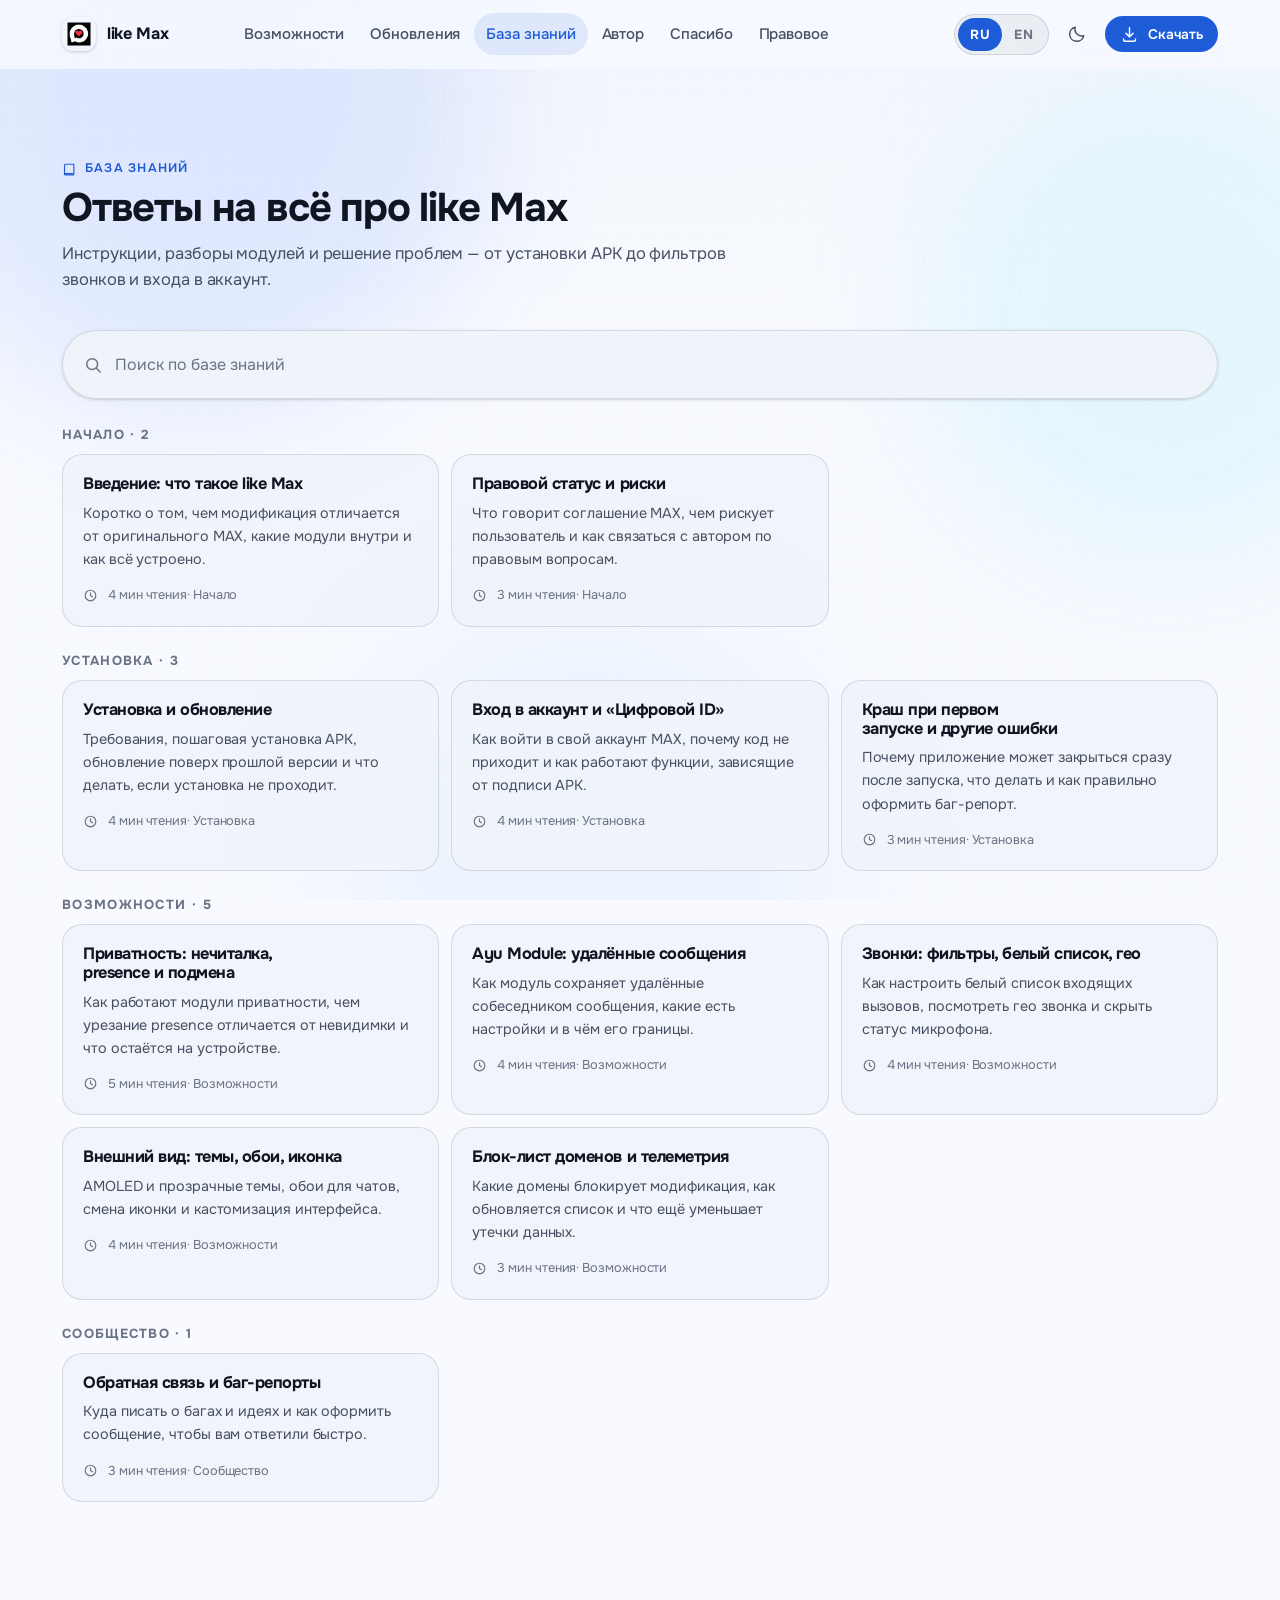
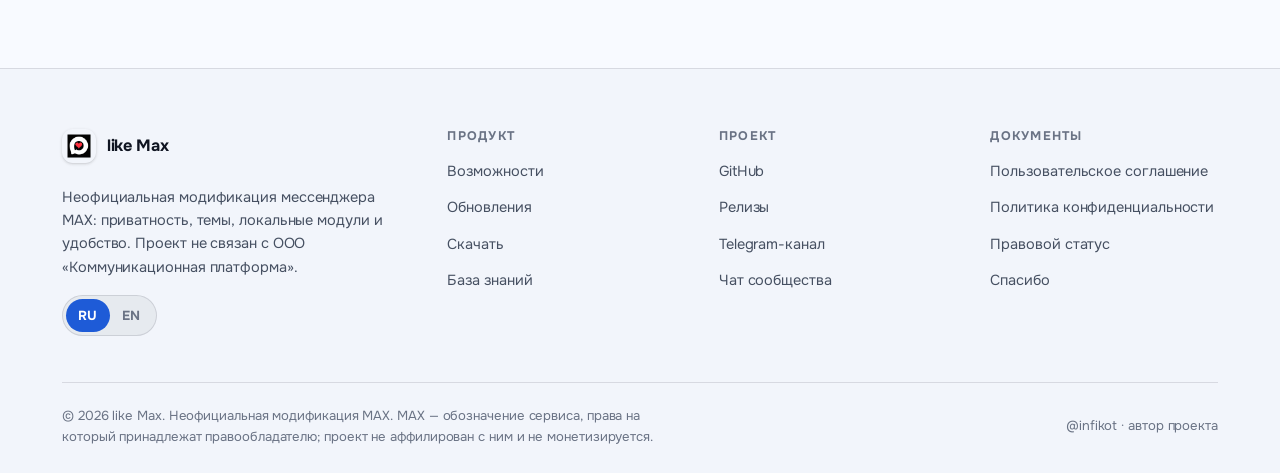
==== kb/index.html @ 4ea5dcba "Редизайн сайта: новая иконка, сине-голубая тема, переписанные документы, страница «Отдельное спасибо" ====
<!DOCTYPE html>
<html lang="ru" data-theme="dark" data-lang="ru" data-base="../" data-page="kb">
<head>
  <meta charset="utf-8">
  <meta name="viewport" content="width=device-width, initial-scale=1">
  <title>База знаний — like Max</title>
  <meta name="description" content="Инструкции по установке like Max, разбор модулей, решение проблем и ответы на частые вопросы о модификации MAX.">
  <meta name="theme-color" content="#0f1115">
  <meta name="color-scheme" content="dark light">
  <meta name="author" content="@infikot">
  <meta property="og:type" content="website">
  <meta property="og:site_name" content="like Max">
  <meta property="og:title" content="База знаний — like Max">
  <meta property="og:description" content="Инструкции по установке like Max, разбор модулей, решение проблем и ответы на частые вопросы о модификации MAX.">
  <meta property="og:image" content="https://infikot.github.io/like-max/assets/img/icon.webp">
  <meta property="og:image:type" content="image/webp">
  <meta property="og:image:width" content="432">
  <meta property="og:image:height" content="432">
  <meta property="og:image:alt" content="like Max">
  <meta property="og:url" content="https://infikot.github.io/like-max/kb/">
  <meta name="twitter:image" content="https://infikot.github.io/like-max/assets/img/icon.webp">
  <meta property="og:locale" content="ru_RU">
  <meta name="twitter:card" content="summary">
  <link rel="canonical" href="https://infikot.github.io/like-max/kb/">
  <link rel="icon" href="../assets/img/icon.webp" type="image/webp">
  <link rel="apple-touch-icon" href="../assets/img/icon.webp">
  <link rel="preconnect" href="https://fonts.googleapis.com">
  <link rel="preconnect" href="https://fonts.gstatic.com" crossorigin>
  <link rel="stylesheet" href="https://fonts.googleapis.com/css2?family=Onest:wght@400;500;600;700;800&display=swap">
  <link rel="stylesheet" href="../assets/css/style.css">
  <script src="../assets/js/boot.js"></script>
</head>
<body>
  <a class="skip" href="#main" data-i18n="a11y.skip">Перейти к содержимому</a>

  <div class="ambient" aria-hidden="true"><span></span><span></span><span></span></div>

  <header class="topbar" id="topbar"></header>

  <main id="main"></main>

  <footer class="footer" id="footer"></footer>

  <button class="to-top" type="button" data-to-top data-i18n-aria="a11y.top" aria-label="Наверх">
    <svg viewBox="0 0 24 24" fill="none" stroke="currentColor" stroke-width="1.9" stroke-linecap="round" stroke-linejoin="round" aria-hidden="true"><path d="M6 14.5l6-6 6 6"/></svg>
  </button>

  <div class="modal" id="downloadModal" role="dialog" aria-modal="true" aria-labelledby="modalTitle">
    <div class="modal__panel">
      <div class="modal__head">
        <span class="notice__icon">
          <svg viewBox="0 0 24 24" fill="none" stroke="currentColor" stroke-width="1.8" stroke-linecap="round" stroke-linejoin="round" aria-hidden="true"><path d="M10.3 3.9L2.6 17.5a2 2 0 001.7 3h15.4a2 2 0 001.7-3L13.7 3.9a2 2 0 00-3.4 0z"/><path d="M12 9.5v4.5M12 17.6v.1"/></svg>
        </span>
        <h2 id="modalTitle" data-i18n="modal.title">Соглашение</h2>
        <button class="icon-btn" type="button" data-modal-close data-i18n-aria="a11y.close" aria-label="Закрыть" style="margin-left:auto">
          <svg viewBox="0 0 24 24" fill="none" stroke="currentColor" stroke-width="1.9" stroke-linecap="round" aria-hidden="true"><path d="M6 6l12 12M18 6L6 18"/></svg>
        </button>
      </div>
      <div class="modal__body" data-modal-body></div>
    </div>
  </div>

  <div class="drawer" id="drawer"></div>

  <div class="toast" id="toast" role="status" aria-live="polite"></div>

  <noscript>
    <div class="wrap" style="padding:24px 0">
      <div class="card notice notice--warn">
        <span class="notice__icon">
          <svg viewBox="0 0 24 24" fill="none" stroke="currentColor" stroke-width="1.8" stroke-linecap="round" aria-hidden="true"><circle cx="12" cy="12" r="8.5"/><path d="M12 11v5.5M12 7.6v.1"/></svg>
        </span>
        <div>
          <h3 data-i18n="a11y.noscriptTitle">Для работы сайта нужен JavaScript</h3>
          <p data-i18n="a11y.noscript">Включите JavaScript, чтобы увидеть возможности, историю версий и скачать модификацию. Релизы всегда доступны напрямую:</p>
          <p><a class="link-pill" href="https://github.com/infikot/like-max/releases">GitHub Releases</a></p>
        </div>
      </div>
    </div>
  </noscript>

  <script src="../assets/js/app.js" defer></script>
</body>
</html>
---- assets/css/style.css ----
/* ==========================================================================
   like Max — design system
   Material-You flavoured token system (dark default / light optional)
   ========================================================================== */

/* ---------- tokens ---------- */
:root {
  color-scheme: dark;

  /* surfaces */
  --bg: #0f1115;
  --bg-elev: #14161b;
  --surface: #191c22;
  --surface-1: #1e2229;
  --surface-2: #242831;
  --surface-3: #2b3039;
  --surface-4: #333944;
  --outline: rgba(160, 180, 210, .12);
  --outline-strong: rgba(160, 190, 230, .22);
  --overlay: rgba(160, 190, 230, .06);
  --overlay-2: rgba(160, 190, 230, .11);

  /* text */
  --text: #f5f8ff;
  --text-2: #c3ccda;
  --text-3: #8d97a8;
  --text-inv: #0b1020;

  /* brand */
  --primary: #5ea8ff;
  --primary-dim: #3f83e6;
  --on-primary: #04102b;
  --primary-c: #12305e;
  --primary-c2: #1b4c93;
  --primary-soft: rgba(64, 140, 255, .16);
  --secondary: #a9bfd9;
  --on-secondary: #0d1a2b;
  --secondary-c: #27384f;
  --tertiary: #24d3ee;
  --on-tertiary: #03222a;
  --tertiary-c: #0d4753;

  /* states */
  --ok: #a6e9b8;
  --ok-c: #1d4a2c;
  --warn: #f7d486;
  --warn-c: #4d3a09;
  --err: #f2b8b5;
  --on-err: #601410;
  --err-c: #8c1d18;

  /* radii */
  --r-xs: 10px;
  --r-sm: 14px;
  --r-md: 20px;
  --r-lg: 28px;
  --r-xl: 36px;
  --r-full: 999px;

  /* elevation */
  --sh-1: 0 1px 2px rgba(0, 0, 0, .32), 0 1px 3px 1px rgba(0, 0, 0, .16);
  --sh-2: 0 2px 6px 2px rgba(0, 0, 0, .18), 0 1px 2px rgba(0, 0, 0, .34);
  --sh-3: 0 8px 28px 4px rgba(0, 0, 0, .28), 0 2px 6px rgba(0, 0, 0, .34);
  --sh-glow: 0 18px 60px -20px rgba(44, 107, 255, .55);

  /* motion */
  --spring: cubic-bezier(.2, 0, 0, 1);
  --emph: cubic-bezier(.05, .7, .1, 1);
  --fast: 140ms;
  --med: 260ms;
  --slow: 520ms;

  /* layout */
  --page: 1220px;
  --gutter: clamp(16px, 4vw, 32px);
  --header-h: 68px;
  --glow-p: rgba(44, 107, 255, .38);
  --glow-t: rgba(36, 211, 238, .22);
  --glow-g: rgba(94, 168, 255, .14);

  --font: "Onest", ui-sans-serif, system-ui, -apple-system, "Segoe UI", Roboto, "Helvetica Neue", Arial, sans-serif;
  --mono: ui-monospace, SFMono-Regular, "SF Mono", Menlo, Consolas, monospace;
}

:root[data-theme="light"] {
  color-scheme: light;
  --bg: #f8faff;
  --bg-elev: #f1f4fb;
  --surface: #f6f8fe;
  --surface-1: #eff3fa;
  --surface-2: #e9eef7;
  --surface-3: #e2e8f2;
  --surface-4: #dae1ee;
  --outline: rgba(16, 21, 34, .12);
  --outline-strong: rgba(16, 21, 34, .22);
  --overlay: rgba(16, 21, 34, .05);
  --overlay-2: rgba(16, 21, 34, .09);

  --text: #101522;
  --text-2: #465062;
  --text-3: #6a7385;
  --text-inv: #f8faff;

  --primary: #1e5bd7;
  --primary-dim: #2c6bff;
  --on-primary: #ffffff;
  --primary-c: #dce8ff;
  --primary-c2: #c3d8ff;
  --primary-soft: rgba(30, 91, 215, .10);
  --secondary: #4c5b74;
  --on-secondary: #ffffff;
  --secondary-c: #e3eaf6;
  --tertiary: #0e7c95;
  --on-tertiary: #ffffff;
  --tertiary-c: #d6f3f9;

  --ok: #1d4a2c;
  --ok-c: #c8ecd1;
  --warn: #6b4d00;
  --warn-c: #fbecc2;
  --err: #8c1d18;
  --on-err: #ffffff;
  --err-c: #ffdad6;

  --sh-1: 0 1px 2px rgba(0, 0, 0, .10), 0 1px 3px 1px rgba(0, 0, 0, .06);
  --sh-2: 0 2px 8px 2px rgba(0, 0, 0, .07), 0 1px 3px rgba(0, 0, 0, .10);
  --sh-3: 0 12px 34px 4px rgba(20, 60, 130, .12), 0 2px 8px rgba(0, 0, 0, .08);
  --sh-glow: 0 18px 60px -22px rgba(44, 107, 255, .40);
  --glow-p: rgba(44, 107, 255, .20);
  --glow-t: rgba(36, 211, 238, .16);
  --glow-g: rgba(120, 180, 255, .14);
}

/* ---------- reset ---------- */
*,
*::before,
*::after { box-sizing: border-box; }

html {
  -webkit-text-size-adjust: 100%;
  scroll-behavior: smooth;
  scroll-padding-top: calc(var(--header-h) + 20px);
}

body {
  margin: 0;
  min-height: 100dvh;
  background: var(--bg);
  color: var(--text);
  font-family: var(--font);
  font-size: clamp(15px, 1.05vw + 12px, 16.5px);
  line-height: 1.6;
  font-weight: 400;
  letter-spacing: -.005em;
  -webkit-font-smoothing: antialiased;
  text-rendering: optimizeLegibility;
  overflow-x: hidden;
}

img, svg, video { display: block; max-width: 100%; }
img { height: auto; }

a { color: inherit; text-decoration: none; }

h1, h2, h3, h4 {
  margin: 0;
  line-height: 1.15;
  letter-spacing: -.03em;
  font-weight: 700;
  text-wrap: balance;
}

p { margin: 0; }
ul, ol { margin: 0; padding: 0; }

button, input, select, textarea {
  font: inherit;
  color: inherit;
}

button {
  background: none;
  border: 0;
  cursor: pointer;
}

:focus-visible {
  outline: 2px solid var(--primary);
  outline-offset: 3px;
  border-radius: 6px;
}

::selection {
  background: var(--primary);
  color: var(--on-primary);
}

@media (prefers-reduced-motion: reduce) {
  html { scroll-behavior: auto; }
  *, *::before, *::after {
    animation-duration: .001ms !important;
    animation-iteration-count: 1 !important;
    transition-duration: .001ms !important;
  }
}

/* ---------- ambient background ---------- */
.ambient {
  position: fixed;
  inset: 0;
  z-index: -1;
  overflow: hidden;
  pointer-events: none;
  background:
    radial-gradient(120% 80% at 50% -20%, color-mix(in srgb, var(--surface-2) 60%, transparent), transparent 70%),
    var(--bg);
}

.ambient span {
  position: absolute;
  display: block;
  border-radius: 50%;
  filter: blur(70px);
  opacity: .55;
  will-change: transform;
}

.ambient span:nth-child(1) {
  width: 46vw; height: 46vw; min-width: 320px; min-height: 320px;
  top: -14vw; left: -8vw;
  background: var(--glow-p);
  animation: drift-a 26s var(--emph) infinite alternate;
}
.ambient span:nth-child(2) {
  width: 38vw; height: 38vw; min-width: 280px; min-height: 280px;
  top: 6vw; right: -10vw;
  background: var(--glow-t);
  animation: drift-b 32s var(--emph) infinite alternate;
}
.ambient span:nth-child(3) {
  width: 40vw; height: 40vw; min-width: 260px; min-height: 260px;
  bottom: -16vw; left: 26vw;
  background: var(--glow-g);
  animation: drift-c 38s var(--emph) infinite alternate;
}

.ambient::after {
  content: "";
  position: absolute; inset: 0;
  background-image: radial-gradient(currentColor 1px, transparent 0);
  background-size: 3px 3px;
  color: var(--text);
  opacity: .025;
}

@keyframes drift-a { to { transform: translate3d(6vw, 4vw, 0) scale(1.12); } }
@keyframes drift-b { to { transform: translate3d(-7vw, 6vw, 0) scale(.9); } }
@keyframes drift-c { to { transform: translate3d(4vw, -5vw, 0) scale(1.08); } }

/* ---------- layout ---------- */
.wrap {
  width: 100%;
  max-width: var(--page);
  margin-inline: auto;
  padding-inline: var(--gutter);
}

.section { padding-block: clamp(44px, 7vw, 92px); }
.section--tight { padding-block: clamp(28px, 4vw, 52px); }

.skip {
  position: absolute;
  left: 16px; top: -80px;
  z-index: 100;
  padding: 12px 18px;
  border-radius: var(--r-full);
  background: var(--primary);
  color: var(--on-primary);
  font-weight: 600;
  transition: top var(--med) var(--spring);
}
.skip:focus { top: 14px; }

/* ---------- typography helpers ---------- */
.eyebrow {
  display: inline-flex;
  align-items: center;
  gap: 8px;
  font-size: .78rem;
  font-weight: 600;
  letter-spacing: .10em;
  text-transform: uppercase;
  color: var(--primary);
}
.eyebrow svg { width: 15px; height: 15px; flex: none; }

.section-head {
  display: flex;
  flex-wrap: wrap;
  align-items: end;
  justify-content: space-between;
  gap: 18px;
  margin-bottom: clamp(22px, 3vw, 36px);
}
.section-head h2 {
  font-size: clamp(1.6rem, 3.4vw, 2.5rem);
}
.section-head p {
  color: var(--text-2);
  max-width: 62ch;
  margin-top: 10px;
}

.muted { color: var(--text-2); }
.dim { color: var(--text-3); }
.small { font-size: .875rem; }
.mono { font-family: var(--mono); letter-spacing: -.01em; }

/* ---------- header ---------- */
.topbar {
  position: sticky;
  top: 0;
  z-index: 60;
  background: color-mix(in srgb, var(--bg) 78%, transparent);
  backdrop-filter: blur(18px) saturate(140%);
  -webkit-backdrop-filter: blur(18px) saturate(140%);
  border-bottom: 1px solid transparent;
  transition: border-color var(--med) var(--spring), background var(--med) var(--spring);
}
.topbar[data-stuck] { border-bottom-color: var(--outline); }

.topbar__inner {
  display: flex;
  align-items: center;
  gap: 14px;
  min-height: var(--header-h);
}

.brand {
  display: inline-flex;
  align-items: center;
  gap: 11px;
  font-weight: 700;
  letter-spacing: -.02em;
  white-space: nowrap;
}
.brand img {
  width: 34px; height: 34px;
  border-radius: 11px;
  box-shadow: var(--sh-1);
}
.brand b { font-size: 1.02rem; font-weight: 700; }
.brand:hover img { transform: rotate(-4deg) scale(1.05); }
.brand img { transition: transform var(--med) var(--spring); }

.nav {
  display: flex;
  align-items: center;
  gap: 2px;
  margin-inline: auto;
}
.nav a {
  position: relative;
  padding: 9px 12px;
  border-radius: var(--r-full);
  color: var(--text-2);
  font-size: .94rem;
  font-weight: 500;
  transition: color var(--fast) var(--spring), background var(--fast) var(--spring);
}
.nav a:hover { color: var(--text); background: var(--overlay); }
.nav a[aria-current="page"] { color: var(--primary); background: var(--primary-soft); }

.topbar__actions {
  display: flex;
  align-items: center;
  gap: 8px;
  margin-left: auto;
}

/* ---------- buttons ---------- */
.btn {
  --btn-h: 44px;
  display: inline-flex;
  align-items: center;
  justify-content: center;
  gap: 9px;
  min-height: var(--btn-h);
  padding: 0 20px;
  border-radius: var(--r-full);
  font-size: .95rem;
  font-weight: 600;
  letter-spacing: -.01em;
  white-space: nowrap;
  cursor: pointer;
  border: 1px solid transparent;
  transition: transform var(--fast) var(--spring), background var(--fast) var(--spring),
              box-shadow var(--fast) var(--spring), border-color var(--fast) var(--spring),
              color var(--fast) var(--spring), opacity var(--fast) var(--spring);
}
.btn svg { width: 19px; height: 19px; flex: none; }
.btn:hover { transform: translateY(-1px); }
.btn:active { transform: translateY(0) scale(.985); }
.btn:disabled { opacity: .5; pointer-events: none; }

.btn--filled {
  background: var(--primary);
  color: var(--on-primary);
  box-shadow: var(--sh-glow);
}
.btn--filled:hover { background: var(--primary-dim); }

.btn--tonal {
  background: var(--primary-soft);
  color: var(--primary);
}
.btn--tonal:hover { background: color-mix(in srgb, var(--primary) 22%, transparent); }

.btn--outline {
  border-color: var(--outline-strong);
  color: var(--text);
  background: color-mix(in srgb, var(--surface) 55%, transparent);
}
.btn--outline:hover { background: var(--overlay-2); border-color: var(--primary); }

.btn--text { color: var(--text-2); padding-inline: 12px; }
.btn--text:hover { color: var(--primary); background: var(--overlay); }

.btn--sm { --btn-h: 36px; padding-inline: 14px; font-size: .87rem; }
.btn--icon { width: 40px; min-height: 40px; padding: 0; border-radius: var(--r-full); }
.btn--icon svg { width: 20px; height: 20px; }
.btn--block { width: 100%; }

.icon-btn {
  display: inline-grid;
  place-items: center;
  width: 40px; height: 40px;
  border-radius: var(--r-full);
  color: var(--text-2);
  transition: background var(--fast) var(--spring), color var(--fast) var(--spring), transform var(--fast) var(--spring);
}
.icon-btn:hover { background: var(--overlay); color: var(--text); }
.icon-btn svg { width: 20px; height: 20px; }

/* ---------- chips ---------- */
.chips { display: flex; flex-wrap: wrap; gap: 8px; }

.chip {
  display: inline-flex;
  align-items: center;
  gap: 7px;
  padding: 7px 14px;
  border-radius: var(--r-full);
  border: 1px solid var(--outline);
  background: color-mix(in srgb, var(--surface-1) 70%, transparent);
  font-size: .855rem;
  font-weight: 500;
  color: var(--text-2);
  white-space: nowrap;
}
.chip b { color: var(--text); font-weight: 600; }
.chip svg { width: 15px; height: 15px; color: var(--primary); }
.chip--accent {
  border-color: transparent;
  background: var(--primary-soft);
  color: var(--primary);
}
.chip--accent b { color: inherit; }

/* ---------- cards ---------- */
.card {
  position: relative;
  border-radius: var(--r-lg);
  border: 1px solid var(--outline);
  background:
    linear-gradient(180deg, color-mix(in srgb, var(--surface-1) 92%, transparent), color-mix(in srgb, var(--surface) 92%, transparent));
  box-shadow: var(--sh-1);
  padding: clamp(20px, 2.6vw, 30px);
}

.card--glow::before {
  content: "";
  position: absolute; inset: -1px;
  border-radius: inherit;
  padding: 1px;
  background: linear-gradient(135deg, color-mix(in srgb, var(--primary) 55%, transparent), transparent 45%, color-mix(in srgb, var(--tertiary) 40%, transparent));
  -webkit-mask: linear-gradient(#000 0 0) content-box, linear-gradient(#000 0 0);
  mask: linear-gradient(#000 0 0) content-box, linear-gradient(#000 0 0);
  -webkit-mask-composite: xor;
  mask-composite: exclude;
  pointer-events: none;
}

/* ---------- hero ---------- */
.hero {
  position: relative;
  padding-block: clamp(38px, 6vw, 76px) clamp(30px, 5vw, 64px);
}

.hero__grid {
  display: grid;
  grid-template-columns: minmax(0, 1.15fr) minmax(0, .85fr);
  gap: clamp(28px, 5vw, 62px);
  align-items: center;
}

.hero h1 {
  font-size: clamp(2.15rem, 6.2vw, 3.9rem);
  font-weight: 800;
  letter-spacing: -.045em;
  margin-block: 18px 0;
}
.hero h1 em {
  font-style: normal;
  background: linear-gradient(96deg, var(--primary), var(--tertiary) 62%, var(--primary-dim));
  -webkit-background-clip: text;
  background-clip: text;
  color: transparent;
}
.hero__lead {
  margin-top: 18px;
  max-width: 56ch;
  color: var(--text-2);
  font-size: clamp(1rem, 1.4vw, 1.1rem);
}
.hero__cta {
  display: flex;
  flex-wrap: wrap;
  gap: 12px;
  margin-top: 28px;
}
.hero__meta { margin-top: 26px; }

.hero__aside {
  position: relative;
  display: grid;
  place-items: center;
  min-height: 300px;
}

.app-card {
  position: relative;
  width: min(330px, 100%);
  border-radius: var(--r-xl);
  border: 1px solid var(--outline);
  background: linear-gradient(165deg, color-mix(in srgb, var(--surface-2) 94%, transparent), color-mix(in srgb, var(--surface) 96%, transparent));
  box-shadow: var(--sh-3), var(--sh-glow);
  padding: 26px;
  text-align: center;
  animation: float 9s var(--emph) infinite alternate;
}
.app-card img {
  width: 92px; height: 92px;
  margin: 0 auto 16px;
  border-radius: 26px;
  box-shadow: var(--sh-2);
}
.app-card h2 { font-size: 1.35rem; }
.app-card .app-card__by { color: var(--text-3); font-size: .9rem; margin-top: 4px; }
.app-card .app-card__ver {
  display: inline-flex; align-items: center; gap: 8px;
  margin-top: 16px;
  padding: 8px 16px;
  border-radius: var(--r-full);
  background: var(--overlay);
  font-weight: 600;
  font-size: .9rem;
}
.app-card .dot {
  width: 8px; height: 8px; border-radius: 50%;
  background: var(--ok);
  box-shadow: 0 0 0 4px color-mix(in srgb, var(--ok) 22%, transparent);
}
.app-card__rows {
  margin-top: 20px;
  display: grid;
  gap: 1px;
  border-radius: var(--r-md);
  overflow: hidden;
  border: 1px solid var(--outline);
}
.app-card__rows div {
  display: flex;
  justify-content: space-between;
  gap: 10px;
  padding: 11px 14px;
  background: var(--overlay);
  font-size: .875rem;
}
.app-card__rows span { color: var(--text-3); }
.app-card__rows b { font-weight: 600; }

@keyframes float {
  to { transform: translateY(-12px); }
}

/* ---------- stats strip ---------- */
.stats {
  display: grid;
  grid-template-columns: repeat(4, minmax(0, 1fr));
  gap: 1px;
  border: 1px solid var(--outline);
  border-radius: var(--r-lg);
  overflow: hidden;
  background: var(--outline);
}
.stats > div {
  padding: 20px clamp(14px, 2vw, 24px);
  background: color-mix(in srgb, var(--surface-1) 92%, transparent);
}
.stats dt {
  font-size: .78rem;
  letter-spacing: .06em;
  text-transform: uppercase;
  color: var(--text-3);
  font-weight: 600;
}
.stats dd {
  margin: 8px 0 0;
  font-size: clamp(1.05rem, 1.8vw, 1.35rem);
  font-weight: 700;
  letter-spacing: -.02em;
}

/* ---------- notices ---------- */
.notice {
  display: flex;
  gap: 16px;
  padding: clamp(18px, 2.4vw, 24px);
  border-radius: var(--r-lg);
  border: 1px solid var(--outline);
  background: color-mix(in srgb, var(--surface-1) 88%, transparent);
}
.notice__icon {
  flex: none;
  display: grid;
  place-items: center;
  width: 42px; height: 42px;
  border-radius: 14px;
  background: var(--overlay-2);
  color: var(--primary);
}
.notice__icon svg { width: 22px; height: 22px; }
.notice h3 { font-size: 1.05rem; }
.notice p { color: var(--text-2); margin-top: 6px; }
.notice--warn { border-color: color-mix(in srgb, var(--warn) 32%, transparent); }
.notice--warn .notice__icon { background: color-mix(in srgb, var(--warn) 16%, transparent); color: var(--warn); }
.notice--info .notice__icon { background: var(--primary-soft); }

.notice__links { display: flex; flex-wrap: wrap; gap: 8px; margin-top: 14px; }

.link-pill {
  display: inline-flex;
  align-items: center;
  gap: 8px;
  padding: 8px 15px;
  border-radius: var(--r-full);
  border: 1px solid var(--outline);
  background: var(--overlay);
  font-size: .875rem;
  font-weight: 500;
  color: var(--text);
  transition: background var(--fast) var(--spring), border-color var(--fast) var(--spring), transform var(--fast) var(--spring);
}
.link-pill:hover { background: var(--overlay-2); border-color: var(--primary); transform: translateY(-1px); }
.link-pill svg { width: 15px; height: 15px; color: var(--primary); }

.badge {
  display: inline-block;
  padding: 3px 9px;
  border-radius: var(--r-full);
  background: var(--err-c);
  color: var(--err);
  font-size: .7rem;
  font-weight: 800;
  letter-spacing: .08em;
  text-transform: uppercase;
  vertical-align: middle;
}
.badge--ok { background: var(--ok-c); color: var(--ok); }
.badge--new { background: var(--primary-soft); color: var(--primary); }

/* ---------- features ---------- */
.feature-grid {
  display: grid;
  grid-template-columns: repeat(auto-fill, minmax(272px, 1fr));
  gap: 16px;
}

.feature {
  position: relative;
  display: flex;
  flex-direction: column;
  gap: 12px;
  padding: 22px;
  border-radius: var(--r-md);
  border: 1px solid var(--outline);
  background: color-mix(in srgb, var(--surface-1) 88%, transparent);
  transition: transform var(--med) var(--spring), border-color var(--med) var(--spring), background var(--med) var(--spring), box-shadow var(--med) var(--spring);
}
.feature:hover {
  transform: translateY(-3px);
  border-color: color-mix(in srgb, var(--primary) 42%, transparent);
  box-shadow: var(--sh-2);
}
.feature__icon {
  display: grid;
  place-items: center;
  width: 44px; height: 44px;
  border-radius: 14px;
  background: var(--primary-soft);
  color: var(--primary);
}
.feature__icon svg { width: 22px; height: 22px; }
.feature h3 { font-size: 1.03rem; }
.feature p { color: var(--text-2); font-size: .915rem; }

.feature__tag {
  margin-top: auto;
  align-self: flex-start;
  font-size: .75rem;
  font-weight: 600;
  color: var(--text-3);
  letter-spacing: .04em;
  text-transform: uppercase;
}

/* ---------- timeline / updates ---------- */
.updates { display: grid; gap: 14px; }

.release {
  border-radius: var(--r-lg);
  border: 1px solid var(--outline);
  background: color-mix(in srgb, var(--surface-1) 88%, transparent);
  overflow: hidden;
  transition: border-color var(--med) var(--spring);
}
.release:hover { border-color: var(--outline-strong); }
.release[open] { border-color: color-mix(in srgb, var(--primary) 38%, transparent); }

.release > summary {
  display: flex;
  align-items: center;
  gap: 14px;
  padding: 18px clamp(18px, 2.4vw, 26px);
  cursor: pointer;
  list-style: none;
}
.release > summary::-webkit-details-marker { display: none; }
.release > summary::after {
  content: "";
  flex: none;
  width: 10px; height: 10px;
  margin-left: auto;
  border-right: 2px solid var(--text-3);
  border-bottom: 2px solid var(--text-3);
  transform: rotate(45deg) translateY(-2px);
  transition: transform var(--med) var(--spring);
}
.release[open] > summary::after { transform: rotate(-135deg) translateY(-2px); border-color: var(--primary); }

.release__ver {
  font-family: var(--mono);
  font-weight: 700;
  font-size: 1.02rem;
  letter-spacing: -.02em;
}
.release__meta {
  display: flex;
  flex-wrap: wrap;
  gap: 6px 14px;
  color: var(--text-3);
  font-size: .84rem;
}
.release__meta span { display: inline-flex; align-items: center; gap: 6px; }
.release__body { padding: 0 clamp(18px, 2.4vw, 26px) 22px; }
.release__body ul { display: grid; gap: 9px; }
.release__body li {
  position: relative;
  padding-left: 24px;
  color: var(--text-2);
  font-size: .93rem;
}
.release__body li::before {
  content: "";
  position: absolute;
  left: 6px; top: .68em;
  width: 6px; height: 6px;
  border-radius: 50%;
  background: var(--primary);
  opacity: .8;
}
.release__kind {
  flex: none;
  padding: 4px 10px;
  border-radius: var(--r-full);
  font-size: .74rem;
  font-weight: 700;
  letter-spacing: .05em;
  text-transform: uppercase;
  background: var(--overlay-2);
  color: var(--text-2);
}
.release__kind--major { background: var(--primary-soft); color: var(--primary); }
.release__kind--hotfix { background: color-mix(in srgb, var(--warn) 18%, transparent); color: var(--warn); }

.clean-list { display: grid; gap: 9px; list-style: none; }
.clean-list li {
  position: relative;
  padding-left: 24px;
  color: var(--text-2);
  font-size: .93rem;
}
.clean-list li::before {
  content: "";
  position: absolute;
  left: 6px; top: .68em;
  width: 6px; height: 6px;
  border-radius: 50%;
  background: var(--primary);
  opacity: .8;
}

/* ---------- knowledge base ---------- */
.kb-search {
  position: relative;
  display: flex;
  align-items: center;
  gap: 12px;
  padding: 6px 8px 6px 20px;
  border-radius: var(--r-full);
  border: 1px solid var(--outline);
  background: color-mix(in srgb, var(--surface-1) 92%, transparent);
  box-shadow: var(--sh-1);
  transition: border-color var(--fast) var(--spring);
}
.kb-search:focus-within { border-color: var(--primary); }
.kb-search svg { width: 20px; height: 20px; color: var(--text-3); flex: none; }
.kb-search input {
  flex: 1;
  min-width: 0;
  border: 0;
  background: none;
  padding: 15px 0;
  font-size: 1rem;
  outline: none;
}
.kb-search input::placeholder { color: var(--text-3); }

.kb-cats { display: grid; gap: 26px; }

.kb-cat h3 {
  font-size: .82rem;
  letter-spacing: .10em;
  text-transform: uppercase;
  color: var(--text-3);
  font-weight: 700;
  margin-bottom: 12px;
}

.kb-list { display: grid; grid-template-columns: repeat(auto-fill, minmax(300px, 1fr)); gap: 12px; }

.kb-card {
  display: flex;
  flex-direction: column;
  gap: 8px;
  padding: 20px;
  border-radius: var(--r-md);
  border: 1px solid var(--outline);
  background: color-mix(in srgb, var(--surface-1) 88%, transparent);
  transition: transform var(--med) var(--spring), border-color var(--med) var(--spring), background var(--med) var(--spring);
}
.kb-card:hover {
  transform: translateY(-3px);
  border-color: color-mix(in srgb, var(--primary) 40%, transparent);
  background: color-mix(in srgb, var(--surface-2) 88%, transparent);
}
.kb-card h4 { font-size: 1.02rem; }
.kb-card p { color: var(--text-2); font-size: .9rem; }
.kb-card__foot {
  display: flex;
  align-items: center;
  gap: 10px;
  margin-top: 6px;
  color: var(--text-3);
  font-size: .8rem;
}
.kb-card__foot svg { width: 15px; height: 15px; }
.kb-card--empty { opacity: .6; pointer-events: none; }

.kb-empty {
  padding: 34px;
  text-align: center;
  color: var(--text-2);
  border-radius: var(--r-lg);
  border: 1px dashed var(--outline-strong);
}

/* ---------- article ---------- */
.doc {
  max-width: 78ch;
  margin-inline: auto;
}
.doc__head { margin-bottom: 28px; }
.doc__head h1 { font-size: clamp(1.8rem, 4vw, 2.7rem); }
.doc__meta {
  display: flex;
  flex-wrap: wrap;
  gap: 8px 16px;
  margin-top: 16px;
  color: var(--text-3);
  font-size: .86rem;
}
.doc__meta span { display: inline-flex; align-items: center; gap: 6px; }
.doc__meta svg { width: 15px; height: 15px; flex: none; }
.doc__meta a { color: inherit; }
.doc__meta a:hover { color: var(--primary); }

.prose { color: var(--text-2); }
.prose > * + * { margin-top: 16px; }
.prose h2 {
  color: var(--text);
  font-size: clamp(1.25rem, 2.4vw, 1.6rem);
  margin-top: 38px;
}
.prose h3 {
  color: var(--text);
  font-size: 1.1rem;
  margin-top: 28px;
}
.prose p { line-height: 1.72; }
.prose ul, .prose ol { display: grid; gap: 9px; padding-left: 4px; }
.prose li { position: relative; padding-left: 22px; }
.prose ul li::before {
  content: "";
  position: absolute;
  left: 5px; top: .7em;
  width: 6px; height: 6px;
  border-radius: 50%;
  background: var(--primary);
  opacity: .85;
}
.prose ol { counter-reset: n; }
.prose ol li { padding-left: 28px; }
.prose ol li::before {
  counter-increment: n;
  content: counter(n) ".";
  position: absolute;
  left: 0; top: 0;
  color: var(--primary);
  font-weight: 700;
  font-size: .9em;
}
.prose a { color: var(--primary); text-decoration: underline; text-underline-offset: 3px; text-decoration-thickness: 1px; }
.prose a:hover { text-decoration-thickness: 2px; }
.prose strong { color: var(--text); font-weight: 600; }
.prose code {
  font-family: var(--mono);
  font-size: .88em;
  padding: 2px 6px;
  border-radius: 7px;
  background: var(--overlay-2);
}
.prose blockquote {
  margin: 0;
  padding: 16px 20px;
  border-left: 3px solid var(--primary);
  border-radius: 0 var(--r-sm) var(--r-sm) 0;
  background: var(--primary-soft);
  color: var(--text);
}
.prose hr { border: 0; border-top: 1px solid var(--outline); margin-block: 32px; }

.callout {
  padding: 18px 20px;
  border-radius: var(--r-md);
  border: 1px solid var(--outline);
  background: color-mix(in srgb, var(--surface-1) 88%, transparent);
}
.callout--warn { border-color: color-mix(in srgb, var(--warn) 34%, transparent); background: color-mix(in srgb, var(--warn) 8%, var(--surface-1)); }
.callout--info { border-color: color-mix(in srgb, var(--primary) 30%, transparent); background: var(--primary-soft); }
.callout__title { display: block; font-weight: 700; color: var(--text); margin-bottom: 6px; }

.doc__foot {
  display: flex;
  flex-wrap: wrap;
  gap: 12px;
  justify-content: space-between;
  align-items: center;
  margin-top: 40px;
  padding-top: 24px;
  border-top: 1px solid var(--outline);
}

.toc {
  padding: 20px 22px;
  border-radius: var(--r-md);
  border: 1px solid var(--outline);
  background: color-mix(in srgb, var(--surface-1) 88%, transparent);
}
.toc h3 { font-size: .8rem; letter-spacing: .09em; text-transform: uppercase; color: var(--text-3); }
.toc ol { margin-top: 12px; display: grid; gap: 8px; list-style: none; counter-reset: t; }
.toc li { counter-increment: t; }
.toc a { display: inline-flex; gap: 10px; color: var(--text-2); font-size: .92rem; }
.toc a::before { content: counter(t) "."; color: var(--primary); font-weight: 700; }
.toc a:hover { color: var(--primary); }

/* ---------- faq ---------- */
.faq { display: grid; gap: 10px; }
.faq details {
  border-radius: var(--r-md);
  border: 1px solid var(--outline);
  background: color-mix(in srgb, var(--surface-1) 88%, transparent);
  overflow: hidden;
}
.faq summary {
  display: flex;
  align-items: center;
  gap: 12px;
  padding: 17px 20px;
  cursor: pointer;
  list-style: none;
  font-weight: 600;
  font-size: .98rem;
}
.faq summary::-webkit-details-marker { display: none; }
.faq summary::after {
  content: "+";
  margin-left: auto;
  color: var(--primary);
  font-size: 1.35rem;
  font-weight: 600;
  line-height: 1;
  transition: transform var(--med) var(--spring);
}
.faq details[open] summary::after { transform: rotate(45deg); }
.faq .faq__body { padding: 0 20px 20px; color: var(--text-2); font-size: .93rem; }
.faq[open] { border-color: var(--outline-strong); }

/* ---------- author / community ---------- */
.author-grid {
  display: grid;
  grid-template-columns: minmax(0, 1fr) minmax(0, 1.25fr);
  gap: 18px;
}

.author-card { text-align: center; }
.author-card img {
  width: 84px; height: 84px;
  margin: 0 auto 14px;
  border-radius: 26px;
  box-shadow: var(--sh-2);
}
.author-card h3 { font-size: 1.2rem; }
.author-card .author-card__role { color: var(--primary); font-size: .88rem; font-weight: 600; margin-top: 4px; }
.author-card p { color: var(--text-2); font-size: .9rem; margin-top: 12px; }

.link-list { display: grid; gap: 10px; }
.link-row {
  display: flex;
  align-items: center;
  gap: 14px;
  padding: 15px 18px;
  border-radius: var(--r-md);
  border: 1px solid var(--outline);
  background: color-mix(in srgb, var(--surface-1) 88%, transparent);
  transition: transform var(--med) var(--spring), border-color var(--med) var(--spring);
}
.link-row:hover { transform: translateX(4px); border-color: color-mix(in srgb, var(--primary) 42%, transparent); }
.link-row__icon {
  flex: none;
  display: grid;
  place-items: center;
  width: 40px; height: 40px;
  border-radius: 13px;
  background: var(--primary-soft);
  color: var(--primary);
}
.link-row__icon svg { width: 20px; height: 20px; }
.link-row b { display: block; font-weight: 600; font-size: .96rem; }
.link-row span { color: var(--text-3); font-size: .83rem; }
.link-row__arrow { margin-left: auto; color: var(--text-3); }
.link-row__arrow svg { width: 18px; height: 18px; }

/* ---------- download ---------- */
.download-card {
  position: relative;
  overflow: hidden;
  border-radius: var(--r-xl);
  border: 1px solid color-mix(in srgb, var(--primary) 30%, transparent);
  background:
    radial-gradient(120% 130% at 100% 0%, var(--primary-soft), transparent 58%),
    linear-gradient(180deg, color-mix(in srgb, var(--surface-2) 94%, transparent), color-mix(in srgb, var(--surface) 96%, transparent));
  box-shadow: var(--sh-3);
  padding: clamp(26px, 4vw, 48px);
}
.download-card__grid {
  display: grid;
  grid-template-columns: minmax(0, 1.2fr) minmax(0, .8fr);
  gap: clamp(24px, 4vw, 48px);
  align-items: center;
}
.download-card h2 { font-size: clamp(1.5rem, 3.2vw, 2.2rem); }
.download-card p { color: var(--text-2); margin-top: 12px; max-width: 52ch; }
.download-card__actions { display: flex; flex-wrap: wrap; gap: 12px; margin-top: 24px; }
.download-card__note { margin-top: 18px; color: var(--text-3); font-size: .84rem; }

.req-list { display: grid; gap: 12px; }
.req-list li {
  display: flex;
  align-items: center;
  gap: 12px;
  padding: 13px 16px;
  border-radius: var(--r-md);
  background: var(--overlay);
  border: 1px solid var(--outline);
  font-size: .9rem;
}
.req-list svg { width: 18px; height: 18px; color: var(--primary); flex: none; }
.req-list b { margin-left: auto; font-weight: 600; }
.req-list { list-style: none; }

/* ---------- footer ---------- */
.footer {
  margin-top: clamp(40px, 6vw, 80px);
  border-top: 1px solid var(--outline);
  background: color-mix(in srgb, var(--bg-elev) 80%, transparent);
  padding-block: clamp(36px, 5vw, 60px) 26px;
}
.footer__grid {
  display: grid;
  grid-template-columns: minmax(0, 1.5fr) repeat(3, minmax(0, 1fr));
  gap: clamp(24px, 4vw, 44px);
}
.footer__brand p { color: var(--text-2); font-size: .91rem; margin-top: 14px; max-width: 40ch; }
.footer h4 {
  font-size: .78rem;
  letter-spacing: .10em;
  text-transform: uppercase;
  color: var(--text-3);
  font-weight: 700;
  margin-bottom: 14px;
}
.footer ul { list-style: none; display: grid; gap: 10px; }
.footer ul a { color: var(--text-2); font-size: .91rem; transition: color var(--fast) var(--spring); }
.footer ul a:hover { color: var(--primary); }
.footer__bottom {
  margin-top: clamp(30px, 4vw, 46px);
  padding-top: 22px;
  border-top: 1px solid var(--outline);
  display: flex;
  flex-wrap: wrap;
  gap: 12px 22px;
  justify-content: space-between;
  align-items: center;
  color: var(--text-3);
  font-size: .82rem;
}
.footer__bottom p { max-width: 70ch; }

/* ---------- modal ---------- */
.modal {
  position: fixed;
  inset: 0;
  z-index: 90;
  display: none;
  place-items: center;
  padding: 18px;
  background: color-mix(in srgb, #000 62%, transparent);
  backdrop-filter: blur(6px);
  -webkit-backdrop-filter: blur(6px);
}
.modal[data-open] { display: grid; animation: fade-in var(--med) var(--spring); }
.modal__panel {
  width: min(680px, 100%);
  max-height: min(86dvh, 800px);
  display: flex;
  flex-direction: column;
  border-radius: var(--r-lg);
  border: 1px solid var(--outline-strong);
  background: var(--surface);
  box-shadow: var(--sh-3);
  overflow: hidden;
  animation: pop-in var(--med) var(--spring);
}
.modal__head {
  display: flex;
  align-items: center;
  gap: 14px;
  padding: 20px 22px 14px;
}
.modal__head h2 { font-size: 1.2rem; }
.modal__body {
  overflow-y: auto;
  padding: 0 22px 8px;
  color: var(--text-2);
  font-size: .93rem;
}
.modal__body > * + * { margin-top: 14px; }
.modal__body h3 { color: var(--text); font-size: 1rem; }
.modal__body ul { display: grid; gap: 8px; list-style: none; }
.modal__body li { position: relative; padding-left: 20px; }
.modal__body li::before {
  content: "";
  position: absolute; left: 4px; top: .7em;
  width: 6px; height: 6px; border-radius: 50%;
  background: var(--primary); opacity: .85;
}
.modal__body a { color: var(--primary); text-decoration: underline; text-underline-offset: 3px; }
.modal__actions {
  display: flex;
  flex-wrap: wrap;
  gap: 10px;
  justify-content: flex-end;
  padding: 16px 22px 20px;
  border-top: 1px solid var(--outline);
}

@keyframes fade-in { from { opacity: 0; } }
@keyframes pop-in { from { opacity: 0; transform: translateY(14px) scale(.97); } }

/* ---------- back to top / toast ---------- */
.to-top {
  position: fixed;
  right: clamp(14px, 3vw, 26px);
  bottom: clamp(14px, 3vw, 26px);
  z-index: 70;
  display: grid;
  place-items: center;
  width: 46px; height: 46px;
  border-radius: var(--r-full);
  border: 1px solid var(--outline-strong);
  background: color-mix(in srgb, var(--surface-2) 92%, transparent);
  backdrop-filter: blur(10px);
  color: var(--text);
  box-shadow: var(--sh-2);
  opacity: 0;
  visibility: hidden;
  transform: translateY(14px);
  transition: opacity var(--med) var(--spring), transform var(--med) var(--spring), visibility var(--med);
}
.to-top[data-show] { opacity: 1; visibility: visible; transform: none; }
.to-top svg { width: 20px; height: 20px; }

.toast {
  position: fixed;
  left: 50%;
  bottom: 26px;
  z-index: 95;
  translate: -50% 0;
  padding: 13px 22px;
  border-radius: var(--r-full);
  background: var(--surface-3);
  border: 1px solid var(--outline-strong);
  box-shadow: var(--sh-3);
  font-size: .9rem;
  font-weight: 500;
  opacity: 0;
  visibility: hidden;
  transform: translateY(16px);
  transition: opacity var(--med) var(--spring), transform var(--med) var(--spring), visibility var(--med);
}
.toast[data-show] { opacity: 1; visibility: visible; transform: none; }

/* ---------- reveal ---------- */
.reveal { opacity: 0; transform: translateY(18px); }
.reveal.is-in {
  opacity: 1;
  transform: none;
  transition: opacity var(--slow) var(--emph), transform var(--slow) var(--emph);
}
@media (prefers-reduced-motion: reduce) {
  .reveal { opacity: 1; transform: none; }
}

/* ---------- breadcrumbs ---------- */
.crumbs {
  display: flex;
  flex-wrap: wrap;
  align-items: center;
  gap: 8px;
  color: var(--text-3);
  font-size: .84rem;
  margin-bottom: 18px;
}
.crumbs a:hover { color: var(--primary); }
.crumbs svg { width: 14px; height: 14px; opacity: .6; }

/* ---------- responsive ---------- */
@media (max-width: 1080px) {
  .nav { display: none; }
  .hero__grid { grid-template-columns: 1fr; }
  .hero__aside { order: -1; }
  .download-card__grid { grid-template-columns: 1fr; }
  .author-grid { grid-template-columns: 1fr; }
  .footer__grid { grid-template-columns: repeat(2, minmax(0, 1fr)); }
  .footer__brand { grid-column: 1 / -1; }
}

@media (min-width: 1081px) {
  .topbar__actions [data-drawer-open] { display: none; }
}

@media (max-width: 720px) {
  .stats { grid-template-columns: repeat(2, minmax(0, 1fr)); }
  .topbar__actions .btn--download { display: none; }
  .footer__grid { grid-template-columns: 1fr; }
  .section-head { align-items: start; }
  .release > summary { flex-wrap: wrap; }
  .release__meta { width: 100%; }
}

@media (max-width: 420px) {
  .brand b { display: none; }
}

/* ---------- mobile drawer ---------- */
.drawer {
  position: fixed;
  inset: 0;
  z-index: 85;
  display: none;
  padding: 18px;
  background: color-mix(in srgb, #000 60%, transparent);
  backdrop-filter: blur(5px);
  -webkit-backdrop-filter: blur(5px);
}
.drawer[data-open] { display: block; animation: fade-in var(--med) var(--spring); }
.drawer__panel {
  margin: 0 auto;
  width: min(460px, 100%);
  border-radius: var(--r-lg);
  border: 1px solid var(--outline-strong);
  background: var(--surface);
  padding: 14px;
  box-shadow: var(--sh-3);
  animation: pop-in var(--med) var(--spring);
}
.drawer__head { display: flex; align-items: center; justify-content: space-between; padding: 6px 8px 14px; }
.drawer__panel nav { display: grid; gap: 4px; }
.drawer__panel nav a {
  padding: 14px 16px;
  border-radius: var(--r-md);
  font-weight: 600;
  color: var(--text-2);
}
.drawer__panel nav a:hover { background: var(--overlay); color: var(--text); }
.drawer__panel nav a[aria-current="page"] { background: var(--primary-soft); color: var(--primary); }
.drawer__cta { margin-top: 14px; display: grid; gap: 10px; }

/* ---------- utility ---------- */
.stack { display: grid; gap: 16px; }
.stack-lg { display: grid; gap: 28px; }
.row { display: flex; flex-wrap: wrap; align-items: center; gap: 12px; }
.mt-20 { margin-top: 20px; }
.mt-28 { margin-top: 28px; }
.center { text-align: center; }
.hidden { display: none !important; }
.sr-only {
  position: absolute;
  width: 1px; height: 1px;
  padding: 0; margin: -1px;
  overflow: hidden;
  clip-path: inset(50%);
  white-space: nowrap;
  border: 0;
}

.lang-switch {
  display: inline-flex;
  align-items: center;
  padding: 3px;
  border-radius: var(--r-full);
  border: 1px solid var(--outline);
  background: var(--overlay);
}
.lang-switch button {
  padding: 6px 12px;
  border-radius: var(--r-full);
  font-size: .82rem;
  font-weight: 700;
  letter-spacing: .03em;
  color: var(--text-3);
  transition: background var(--fast) var(--spring), color var(--fast) var(--spring);
}
.lang-switch button[aria-pressed="true"] { background: var(--primary); color: var(--on-primary); }
.lang-switch button:hover:not([aria-pressed="true"]) { color: var(--text); }

.footer-lang { margin-top: 16px; }

.legal-meta {
  display: flex;
  flex-wrap: wrap;
  gap: 10px;
  margin-top: 18px;
}

.skeleton {
  border-radius: var(--r-sm);
  background: linear-gradient(90deg, var(--overlay), var(--overlay-2), var(--overlay));
  background-size: 200% 100%;
  animation: shimmer 1.4s linear infinite;
  color: transparent !important;
}
@keyframes shimmer { to { background-position: -200% 0; } }

@media print {
  .topbar, .to-top, .modal, .drawer, .ambient, .footer__bottom { display: none !important; }
  body { background: #fff; color: #000; }
  .card, .prose { box-shadow: none; }
}
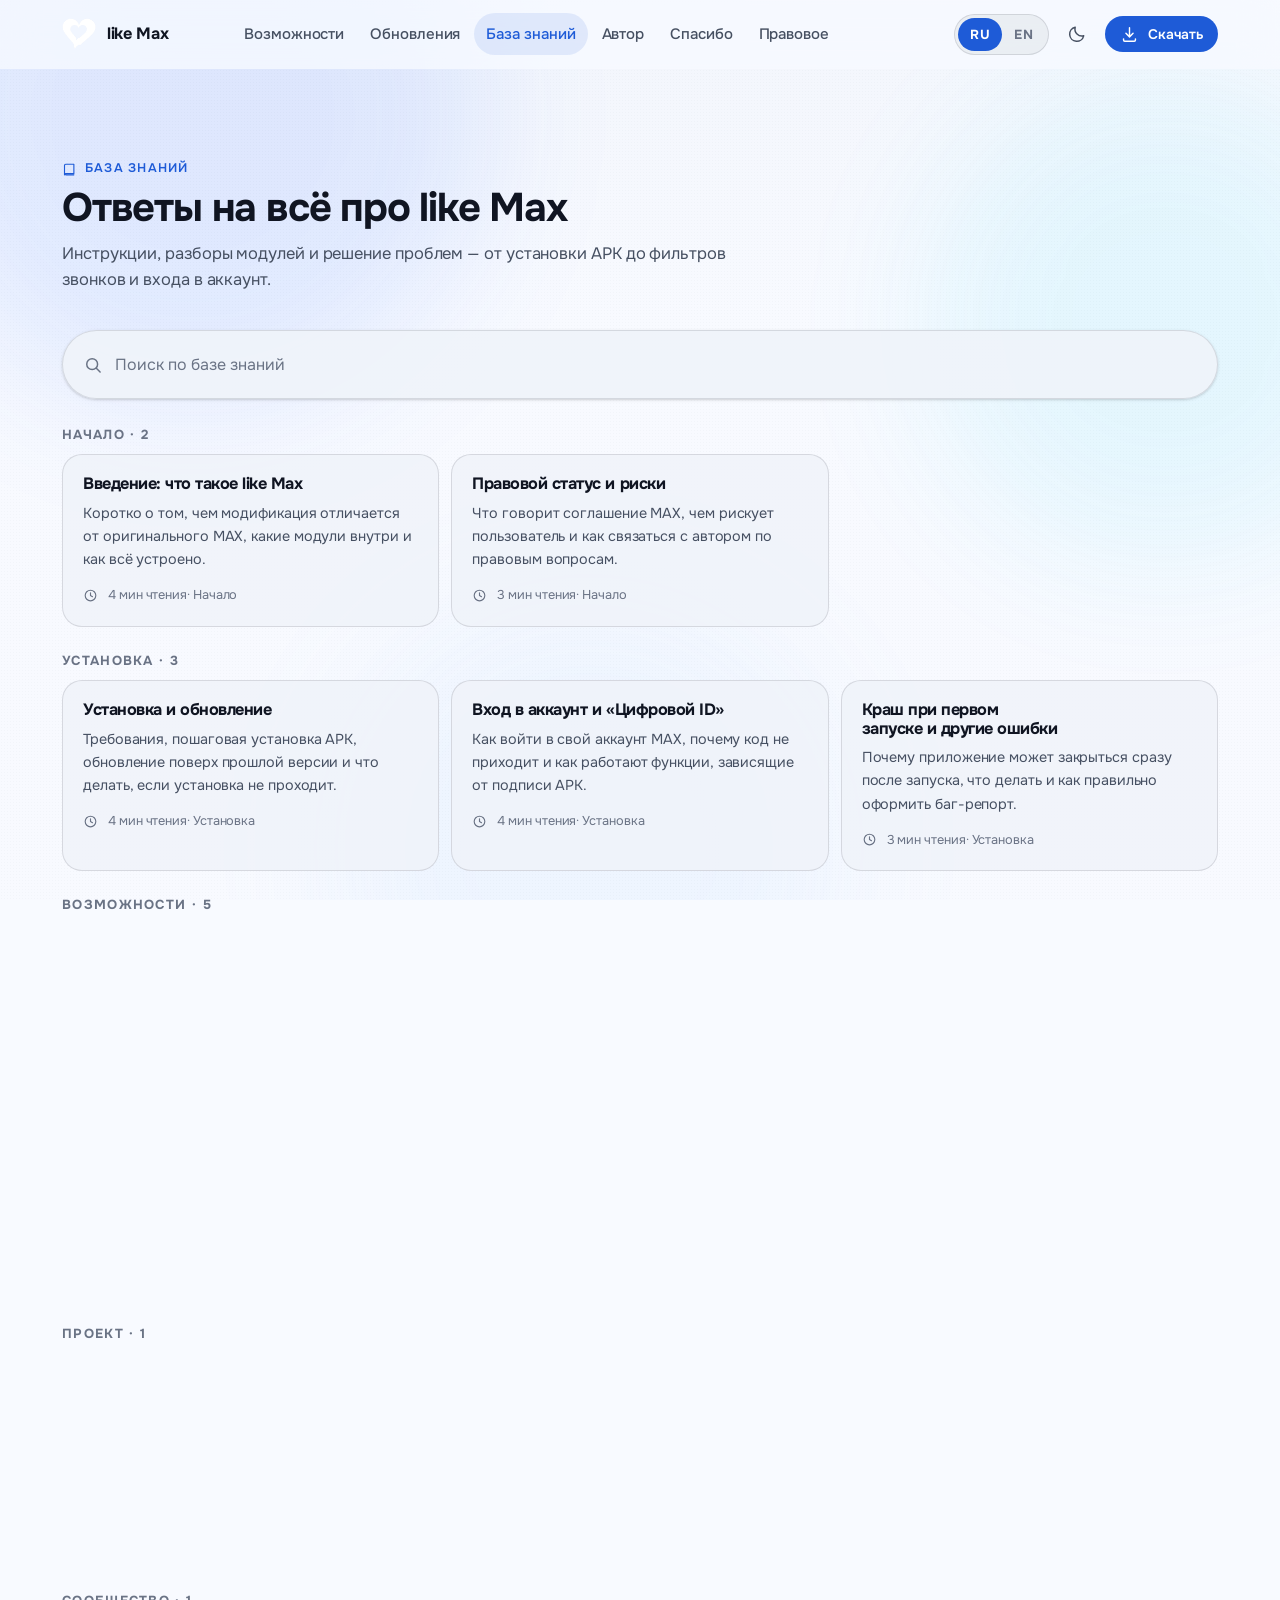
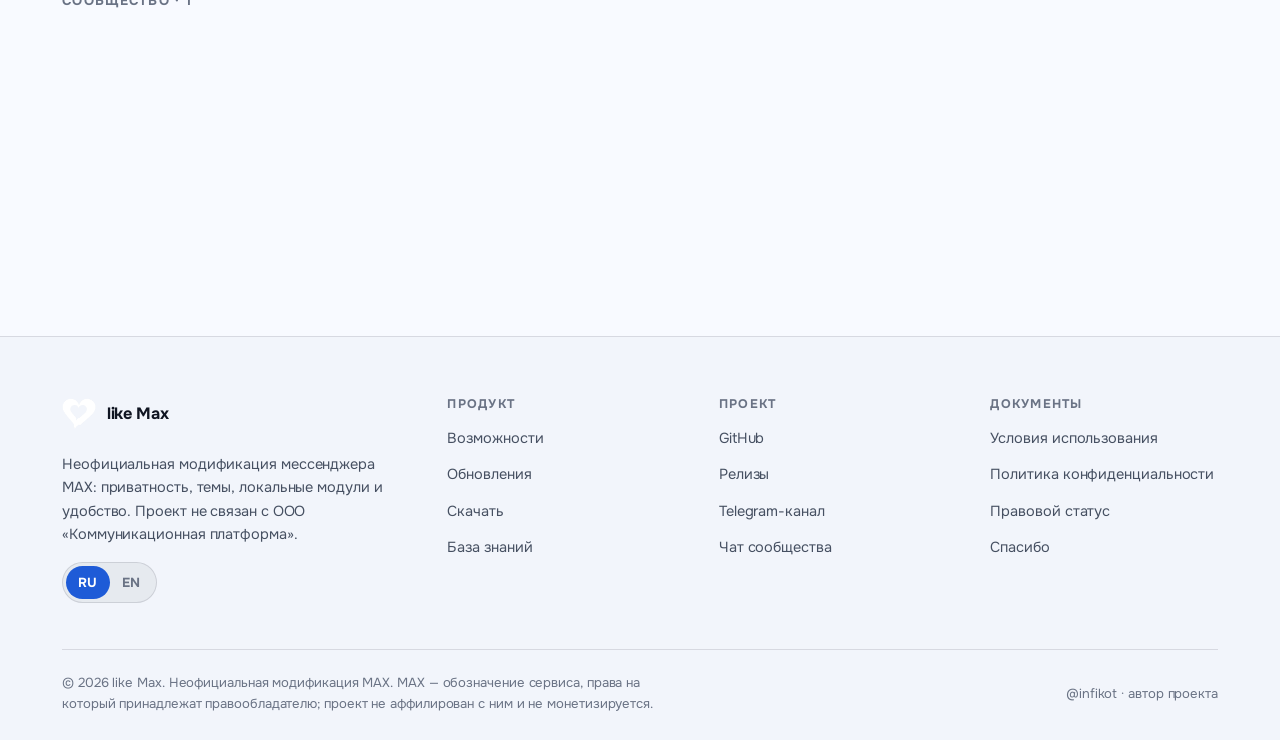
==== commit 202b39b4: "Use a plain white icon with no background. Co-authored-by: Cursor <cursoragent@cursor.com>" ====
--- a/kb/index.html
+++ b/kb/index.html
@@ -12,22 +12,22 @@
   <meta property="og:site_name" content="like Max">
   <meta property="og:title" content="База знаний — like Max">
   <meta property="og:description" content="Инструкции по установке like Max, разбор модулей, решение проблем и ответы на частые вопросы о модификации MAX.">
-  <meta property="og:image" content="https://infikot.github.io/like-max/assets/img/icon.webp">
+  <meta property="og:image" content="https://infikot.github.io/like-max/assets/img/icon.webp?v=2">
   <meta property="og:image:type" content="image/webp">
   <meta property="og:image:width" content="432">
   <meta property="og:image:height" content="432">
   <meta property="og:image:alt" content="like Max">
   <meta property="og:url" content="https://infikot.github.io/like-max/kb/">
-  <meta name="twitter:image" content="https://infikot.github.io/like-max/assets/img/icon.webp">
+  <meta name="twitter:image" content="https://infikot.github.io/like-max/assets/img/icon.webp?v=2">
   <meta property="og:locale" content="ru_RU">
   <meta name="twitter:card" content="summary">
   <link rel="canonical" href="https://infikot.github.io/like-max/kb/">
-  <link rel="icon" href="../assets/img/icon.webp" type="image/webp">
-  <link rel="apple-touch-icon" href="../assets/img/icon.webp">
+  <link rel="icon" href="../assets/img/icon.webp?v=2" type="image/webp">
+  <link rel="apple-touch-icon" href="../assets/img/icon.webp?v=2">
   <link rel="preconnect" href="https://fonts.googleapis.com">
   <link rel="preconnect" href="https://fonts.gstatic.com" crossorigin>
   <link rel="stylesheet" href="https://fonts.googleapis.com/css2?family=Onest:wght@400;500;600;700;800&display=swap">
-  <link rel="stylesheet" href="../assets/css/style.css">
+  <link rel="stylesheet" href="../assets/css/style.css?v=2">
   <script src="../assets/js/boot.js"></script>
 </head>
 <body>
--- a/assets/css/style.css
+++ b/assets/css/style.css
@@ -346,8 +346,6 @@
 }
 .brand img {
   width: 34px; height: 34px;
-  border-radius: 11px;
-  box-shadow: var(--sh-1);
 }
 .brand b { font-size: 1.02rem; font-weight: 700; }
 .brand:hover img { transform: rotate(-4deg) scale(1.05); }
@@ -552,8 +550,6 @@
 .app-card img {
   width: 92px; height: 92px;
   margin: 0 auto 16px;
-  border-radius: 26px;
-  box-shadow: var(--sh-2);
 }
 .app-card h2 { font-size: 1.35rem; }
 .app-card .app-card__by { color: var(--text-3); font-size: .9rem; margin-top: 4px; }
@@ -681,11 +677,18 @@
 .badge--new { background: var(--primary-soft); color: var(--primary); }
 
 /* ---------- features ---------- */
+.subhead {
+  font-size: clamp(1.1rem, 2vw, 1.35rem);
+  font-weight: 700;
+  letter-spacing: -.01em;
+}
+
 .feature-grid {
   display: grid;
   grid-template-columns: repeat(auto-fill, minmax(272px, 1fr));
   gap: 16px;
 }
+.feature-grid--key { grid-template-columns: repeat(auto-fill, minmax(330px, 1fr)); }
 
 .feature {
   position: relative;
@@ -703,9 +706,24 @@
   border-color: color-mix(in srgb, var(--primary) 42%, transparent);
   box-shadow: var(--sh-2);
 }
+
+/* key features: icon on the left, text on the right */
+.feature--key {
+  flex-direction: row;
+  align-items: flex-start;
+  gap: 16px;
+  background:
+    radial-gradient(120% 120% at 0% 0%, var(--primary-soft), transparent 60%),
+    color-mix(in srgb, var(--surface-1) 92%, transparent);
+  border-color: color-mix(in srgb, var(--primary) 18%, var(--outline));
+}
+.feature--key h3 { margin-bottom: 6px; }
+.feature--key p { max-width: 46ch; }
+
 .feature__icon {
   display: grid;
   place-items: center;
+  flex: none;
   width: 44px; height: 44px;
   border-radius: 14px;
   background: var(--primary-soft);
@@ -725,6 +743,34 @@
   text-transform: uppercase;
 }
 
+/* "and much more" list */
+.more-card { padding: clamp(22px, 2.6vw, 30px); }
+.more-card__head {
+  display: flex;
+  align-items: flex-start;
+  gap: 16px;
+}
+.more-card__head h3 { font-size: 1.08rem; margin-bottom: 4px; }
+.more-card__head p { color: var(--text-2); font-size: .9rem; max-width: 62ch; }
+
+.more-list {
+  display: grid;
+  grid-template-columns: repeat(auto-fill, minmax(300px, 1fr));
+  gap: 10px 26px;
+  margin-top: 22px;
+  padding-top: 20px;
+  border-top: 1px solid var(--outline);
+}
+.more-list li {
+  display: flex;
+  align-items: flex-start;
+  gap: 10px;
+  font-size: .9rem;
+  color: var(--text-2);
+  line-height: 1.5;
+}
+.more-list svg { width: 15px; height: 15px; flex: none; margin-top: 3px; color: var(--primary); }
+
 /* ---------- timeline / updates ---------- */
 .updates { display: grid; gap: 14px; }
 
@@ -741,7 +787,8 @@
 .release > summary {
   display: flex;
   align-items: center;
-  gap: 14px;
+  flex-wrap: wrap;
+  gap: 10px 14px;
   padding: 18px clamp(18px, 2.4vw, 26px);
   cursor: pointer;
   list-style: none;
@@ -768,13 +815,20 @@
 .release__meta {
   display: flex;
   flex-wrap: wrap;
-  gap: 6px 14px;
+  align-items: center;
+  gap: 4px 16px;
   color: var(--text-3);
   font-size: .84rem;
 }
-.release__meta span { display: inline-flex; align-items: center; gap: 6px; }
+.release__meta span {
+  display: inline-flex;
+  align-items: center;
+  gap: 7px;
+  white-space: nowrap;
+}
+.release__meta svg { width: 15px; height: 15px; flex: none; opacity: .8; }
 .release__body { padding: 0 clamp(18px, 2.4vw, 26px) 22px; }
-.release__body ul { display: grid; gap: 9px; }
+.release__body ul, .release__body ol { display: grid; gap: 9px; list-style: none; }
 .release__body li {
   position: relative;
   padding-left: 24px;
@@ -908,7 +962,7 @@
   flex-wrap: wrap;
   gap: 8px 16px;
   margin-top: 16px;
-  color: var(--text-3);
+  color: var(--text-2);
   font-size: .86rem;
 }
 .doc__meta span { display: inline-flex; align-items: center; gap: 6px; }
@@ -916,7 +970,7 @@
 .doc__meta a { color: inherit; }
 .doc__meta a:hover { color: var(--primary); }
 
-.prose { color: var(--text-2); }
+.prose { color: var(--text); }
 .prose > * + * { margin-top: 16px; }
 .prose h2 {
   color: var(--text);
@@ -929,16 +983,15 @@
   margin-top: 28px;
 }
 .prose p { line-height: 1.72; }
-.prose ul, .prose ol { display: grid; gap: 9px; padding-left: 4px; }
-.prose li { position: relative; padding-left: 22px; }
+.prose ul, .prose ol { display: grid; gap: 9px; padding-left: 4px; list-style: none; }
+.prose li { position: relative; padding-left: 22px; line-height: 1.72; }
 .prose ul li::before {
   content: "";
   position: absolute;
-  left: 5px; top: .7em;
+  left: 5px; top: calc(.86em - 3px);
   width: 6px; height: 6px;
   border-radius: 50%;
   background: var(--primary);
-  opacity: .85;
 }
 .prose ol { counter-reset: n; }
 .prose ol li { padding-left: 28px; }
@@ -950,6 +1003,7 @@
   color: var(--primary);
   font-weight: 700;
   font-size: .9em;
+  line-height: calc(1.72em / .9);
 }
 .prose a { color: var(--primary); text-decoration: underline; text-underline-offset: 3px; text-decoration-thickness: 1px; }
 .prose a:hover { text-decoration-thickness: 2px; }
@@ -992,6 +1046,120 @@
   border-top: 1px solid var(--outline);
 }
 
+/* ---------- legal documents grid ---------- */
+.doc-grid { display: grid; gap: 14px; }
+.doc-grid__row {
+  display: grid;
+  grid-template-columns: repeat(auto-fit, minmax(280px, 1fr));
+  gap: 14px;
+}
+.doc-card {
+  display: flex;
+  align-items: center;
+  gap: 14px;
+  padding: 18px 20px;
+  border-radius: var(--r-md);
+  border: 1px solid var(--outline);
+  background: color-mix(in srgb, var(--surface-1) 88%, transparent);
+  color: inherit;
+  transition: transform var(--med) var(--spring), border-color var(--med) var(--spring), background var(--med) var(--spring);
+}
+.doc-card:hover {
+  transform: translateY(-2px);
+  border-color: color-mix(in srgb, var(--primary) 42%, transparent);
+  background: color-mix(in srgb, var(--surface-2) 92%, transparent);
+}
+.doc-card__icon {
+  display: grid;
+  place-items: center;
+  flex: none;
+  width: 40px; height: 40px;
+  border-radius: 12px;
+  background: var(--primary-soft);
+  color: var(--primary);
+}
+.doc-card__icon svg { width: 20px; height: 20px; }
+.doc-card__body { display: flex; flex-direction: column; gap: 3px; min-width: 0; }
+.doc-card__body b { font-size: .98rem; font-weight: 600; }
+.doc-card__body span { color: color-mix(in srgb, var(--text) 84%, var(--text-2)); font-size: .87rem; line-height: 1.45; }
+.doc-card__arrow { margin-left: auto; color: var(--primary); }
+.doc-card__arrow svg { width: 16px; height: 16px; }
+
+/* ---------- thanks page ---------- */
+.doc__lead {
+  margin-top: 14px;
+  max-width: 62ch;
+  color: var(--text-2);
+  font-size: 1.02rem;
+}
+
+.thanks-grid {
+  display: grid;
+  grid-template-columns: repeat(auto-fill, minmax(300px, 1fr));
+  gap: 14px;
+}
+
+.thanks-card {
+  display: flex;
+  align-items: center;
+  gap: 16px;
+  padding: 20px;
+  border-radius: var(--r-md);
+  border: 1px solid var(--outline);
+  background: color-mix(in srgb, var(--surface-1) 88%, transparent);
+  color: inherit;
+  transition: transform var(--med) var(--spring), border-color var(--med) var(--spring), background var(--med) var(--spring);
+}
+.thanks-card:hover {
+  transform: translateY(-3px);
+  border-color: color-mix(in srgb, var(--primary) 42%, transparent);
+  background: color-mix(in srgb, var(--surface-2) 92%, transparent);
+}
+.thanks-card__icon {
+  display: grid;
+  place-items: center;
+  flex: none;
+  width: 46px; height: 46px;
+  border-radius: 14px;
+  background: var(--primary-soft);
+  color: var(--primary);
+}
+.thanks-card__icon svg { width: 22px; height: 22px; }
+.thanks-card__body { display: flex; flex-direction: column; gap: 3px; min-width: 0; }
+.thanks-card__body b { font-size: 1.02rem; font-weight: 600; }
+.thanks-card__body > span { color: var(--text-2); font-size: .9rem; }
+.thanks-card__note {
+  font-family: var(--mono);
+  font-size: .78rem !important;
+  color: var(--text-3) !important;
+}
+.thanks-card__arrow { margin-left: auto; color: var(--primary); }
+.thanks-card__arrow svg { width: 17px; height: 17px; }
+
+.thanks-people {
+  display: flex;
+  gap: 18px;
+  align-items: flex-start;
+}
+.thanks-people h3 { font-size: 1.08rem; margin-bottom: 6px; }
+.thanks-people p { color: var(--text-2); font-size: .93rem; max-width: 72ch; }
+
+.cta-strip {
+  display: flex;
+  flex-wrap: wrap;
+  align-items: center;
+  justify-content: space-between;
+  gap: 18px;
+  padding: clamp(22px, 3vw, 30px);
+  border-radius: var(--r-lg);
+  border: 1px solid color-mix(in srgb, var(--primary) 32%, transparent);
+  background:
+    radial-gradient(120% 160% at 100% 0%, var(--primary-soft), transparent 62%),
+    color-mix(in srgb, var(--surface-1) 92%, transparent);
+}
+.cta-strip h3 { font-size: 1.1rem; margin-bottom: 4px; }
+.cta-strip p { color: var(--text-2); font-size: .92rem; max-width: 52ch; }
+
 .toc {
   padding: 20px 22px;
   border-radius: var(--r-md);
@@ -1048,12 +1216,13 @@
 .author-card img {
   width: 84px; height: 84px;
   margin: 0 auto 14px;
-  border-radius: 26px;
-  box-shadow: var(--sh-2);
 }
 .author-card h3 { font-size: 1.2rem; }
 .author-card .author-card__role { color: var(--primary); font-size: .88rem; font-weight: 600; margin-top: 4px; }
-.author-card p { color: var(--text-2); font-size: .9rem; margin-top: 12px; }
+.author-card p { color: var(--text); font-size: .92rem; margin-top: 12px; }
+:root[data-theme="light"] .author-card img,
+:root[data-theme="light"] .app-card img,
+:root[data-theme="light"] .modal__head .notice__icon img { filter: invert(1); }
 
 .link-list { display: grid; gap: 10px; }
 .link-row {
@@ -1166,14 +1335,14 @@
   display: none;
   place-items: center;
   padding: 18px;
-  background: color-mix(in srgb, #000 62%, transparent);
-  backdrop-filter: blur(6px);
-  -webkit-backdrop-filter: blur(6px);
+  background: color-mix(in srgb, #000 64%, transparent);
+  backdrop-filter: blur(8px);
+  -webkit-backdrop-filter: blur(8px);
 }
 .modal[data-open] { display: grid; animation: fade-in var(--med) var(--spring); }
 .modal__panel {
-  width: min(680px, 100%);
-  max-height: min(86dvh, 800px);
+  width: min(640px, 100%);
+  max-height: min(88dvh, 860px);
   display: flex;
   flex-direction: column;
   border-radius: var(--r-lg);
@@ -1187,34 +1356,108 @@
   display: flex;
   align-items: center;
   gap: 14px;
-  padding: 20px 22px 14px;
-}
-.modal__head h2 { font-size: 1.2rem; }
+  padding: 22px 24px 18px;
+}
+.modal__head .notice__icon {
+  display: grid;
+  place-items: center;
+  width: 42px; height: 42px;
+  flex: none;
+  border-radius: 13px;
+  background: var(--primary-soft);
+  color: var(--primary);
+}
+.modal__head .notice__icon svg { width: 21px; height: 21px; }
+.modal__head h2 { font-size: 1.22rem; letter-spacing: -.01em; }
+
 .modal__body {
   overflow-y: auto;
-  padding: 0 22px 8px;
+  padding: 0 24px 0;
   color: var(--text-2);
-  font-size: .93rem;
-}
-.modal__body > * + * { margin-top: 14px; }
-.modal__body h3 { color: var(--text); font-size: 1rem; }
-.modal__body ul { display: grid; gap: 8px; list-style: none; }
-.modal__body li { position: relative; padding-left: 20px; }
-.modal__body li::before {
-  content: "";
-  position: absolute; left: 4px; top: .7em;
-  width: 6px; height: 6px; border-radius: 50%;
-  background: var(--primary); opacity: .85;
-}
-.modal__body a { color: var(--primary); text-decoration: underline; text-underline-offset: 3px; }
+  font-size: .94rem;
+  line-height: 1.6;
+}
+.modal__body > * + * { margin-top: 18px; }
+
+.modal-lead { color: var(--text); font-weight: 500; }
+
+.modal-list {
+  display: grid;
+  gap: 14px;
+  list-style: none;
+  margin: 0;
+  padding: 0;
+}
+.modal-list li {
+  display: flex;
+  gap: 12px;
+  align-items: flex-start;
+  color: var(--text-2);
+}
+.modal-list__mark {
+  display: grid;
+  place-items: center;
+  flex: none;
+  width: 24px; height: 24px;
+  margin-top: 1px;
+  border-radius: 50%;
+  background: var(--primary-soft);
+  color: var(--primary);
+}
+.modal-list__mark svg { width: 13px; height: 13px; stroke-width: 2.4; }
+
+.modal-docs {
+  display: grid;
+  gap: 8px;
+  padding-top: 18px;
+  border-top: 1px solid var(--outline);
+}
+.modal-docs__title {
+  font-size: .78rem;
+  font-weight: 600;
+  letter-spacing: .08em;
+  text-transform: uppercase;
+  color: var(--text-3);
+}
+.modal-doc {
+  display: flex;
+  align-items: center;
+  gap: 12px;
+  padding: 12px 14px;
+  border-radius: var(--r-sm);
+  border: 1px solid var(--outline);
+  background: color-mix(in srgb, var(--surface-1) 80%, transparent);
+  color: var(--text);
+  font-weight: 500;
+  font-size: .92rem;
+  text-decoration: none;
+  transition: border-color var(--fast) var(--spring), background var(--fast) var(--spring);
+}
+.modal-doc:hover {
+  border-color: color-mix(in srgb, var(--primary) 46%, transparent);
+  background: var(--primary-soft);
+}
+.modal-doc svg:first-child { width: 18px; height: 18px; flex: none; color: var(--primary); }
+.modal-doc svg:last-child { width: 16px; height: 16px; flex: none; margin-left: auto; color: var(--primary); }
+.modal-doc span { min-width: 0; }
+
+.modal__body a { color: var(--primary); }
+
 .modal__actions {
+  position: sticky;
+  bottom: 0;
   display: flex;
   flex-wrap: wrap;
+  align-items: center;
+  justify-content: flex-end;
   gap: 10px;
-  justify-content: flex-end;
-  padding: 16px 22px 20px;
+  margin: 22px -24px 0;
+  padding: 16px 24px 20px;
   border-top: 1px solid var(--outline);
-}
+  background: color-mix(in srgb, var(--surface) 96%, transparent);
+  backdrop-filter: blur(8px);
+}
+.modal__actions .btn--filled { min-width: 190px; justify-content: center; }
 
 @keyframes fade-in { from { opacity: 0; } }
 @keyframes pop-in { from { opacity: 0; transform: translateY(14px) scale(.97); } }
@@ -1279,12 +1522,12 @@
   flex-wrap: wrap;
   align-items: center;
   gap: 8px;
-  color: var(--text-3);
+  color: var(--text-2);
   font-size: .84rem;
   margin-bottom: 18px;
 }
 .crumbs a:hover { color: var(--primary); }
-.crumbs svg { width: 14px; height: 14px; opacity: .6; }
+.crumbs svg { width: 14px; height: 14px; opacity: .9; }
 
 /* ---------- responsive ---------- */
 @media (max-width: 1080px) {
@@ -1308,6 +1551,12 @@
   .section-head { align-items: start; }
   .release > summary { flex-wrap: wrap; }
   .release__meta { width: 100%; }
+  .feature--key { flex-direction: column; }
+  .thanks-people { flex-direction: column; }
+  .cta-strip { flex-direction: column; align-items: stretch; }
+  .cta-strip .btn { justify-content: center; }
+  .modal__panel { width: 100%; max-height: 92dvh; }
+  .modal__actions .btn { flex: 1 1 auto; justify-content: center; }
 }
 
 @media (max-width: 420px) {
@@ -1354,6 +1603,7 @@
 .row { display: flex; flex-wrap: wrap; align-items: center; gap: 12px; }
 .mt-20 { margin-top: 20px; }
 .mt-28 { margin-top: 28px; }
+.mt-32 { margin-top: 32px; }
 .center { text-align: center; }
 .hidden { display: none !important; }
 .sr-only {
@@ -1404,6 +1654,29 @@
 }
 @keyframes shimmer { to { background-position: -200% 0; } }
 
+/* ---------- page transitions ---------- */
+html, body { min-height: 100%; }
+body { transition: opacity .17s ease; }
+html[data-leaving] body { opacity: 0; }
+
+html[data-ready="1"] #topbar,
+html[data-ready="1"] #main,
+html[data-ready="1"] #footer {
+  animation: page-in .34s cubic-bezier(.22, 1, .36, 1) both;
+}
+html[data-ready="1"] #main { animation-delay: .02s; }
+
+@keyframes page-in {
+  from { opacity: 0; transform: translateY(10px); }
+}
+
+@media (prefers-reduced-motion: reduce) {
+  html[data-ready="1"] #topbar,
+  html[data-ready="1"] #main,
+  html[data-ready="1"] #footer { animation: none; }
+  body { transition: none; }
+}
+
 @media print {
   .topbar, .to-top, .modal, .drawer, .ambient, .footer__bottom { display: none !important; }
   body { background: #fff; color: #000; }
